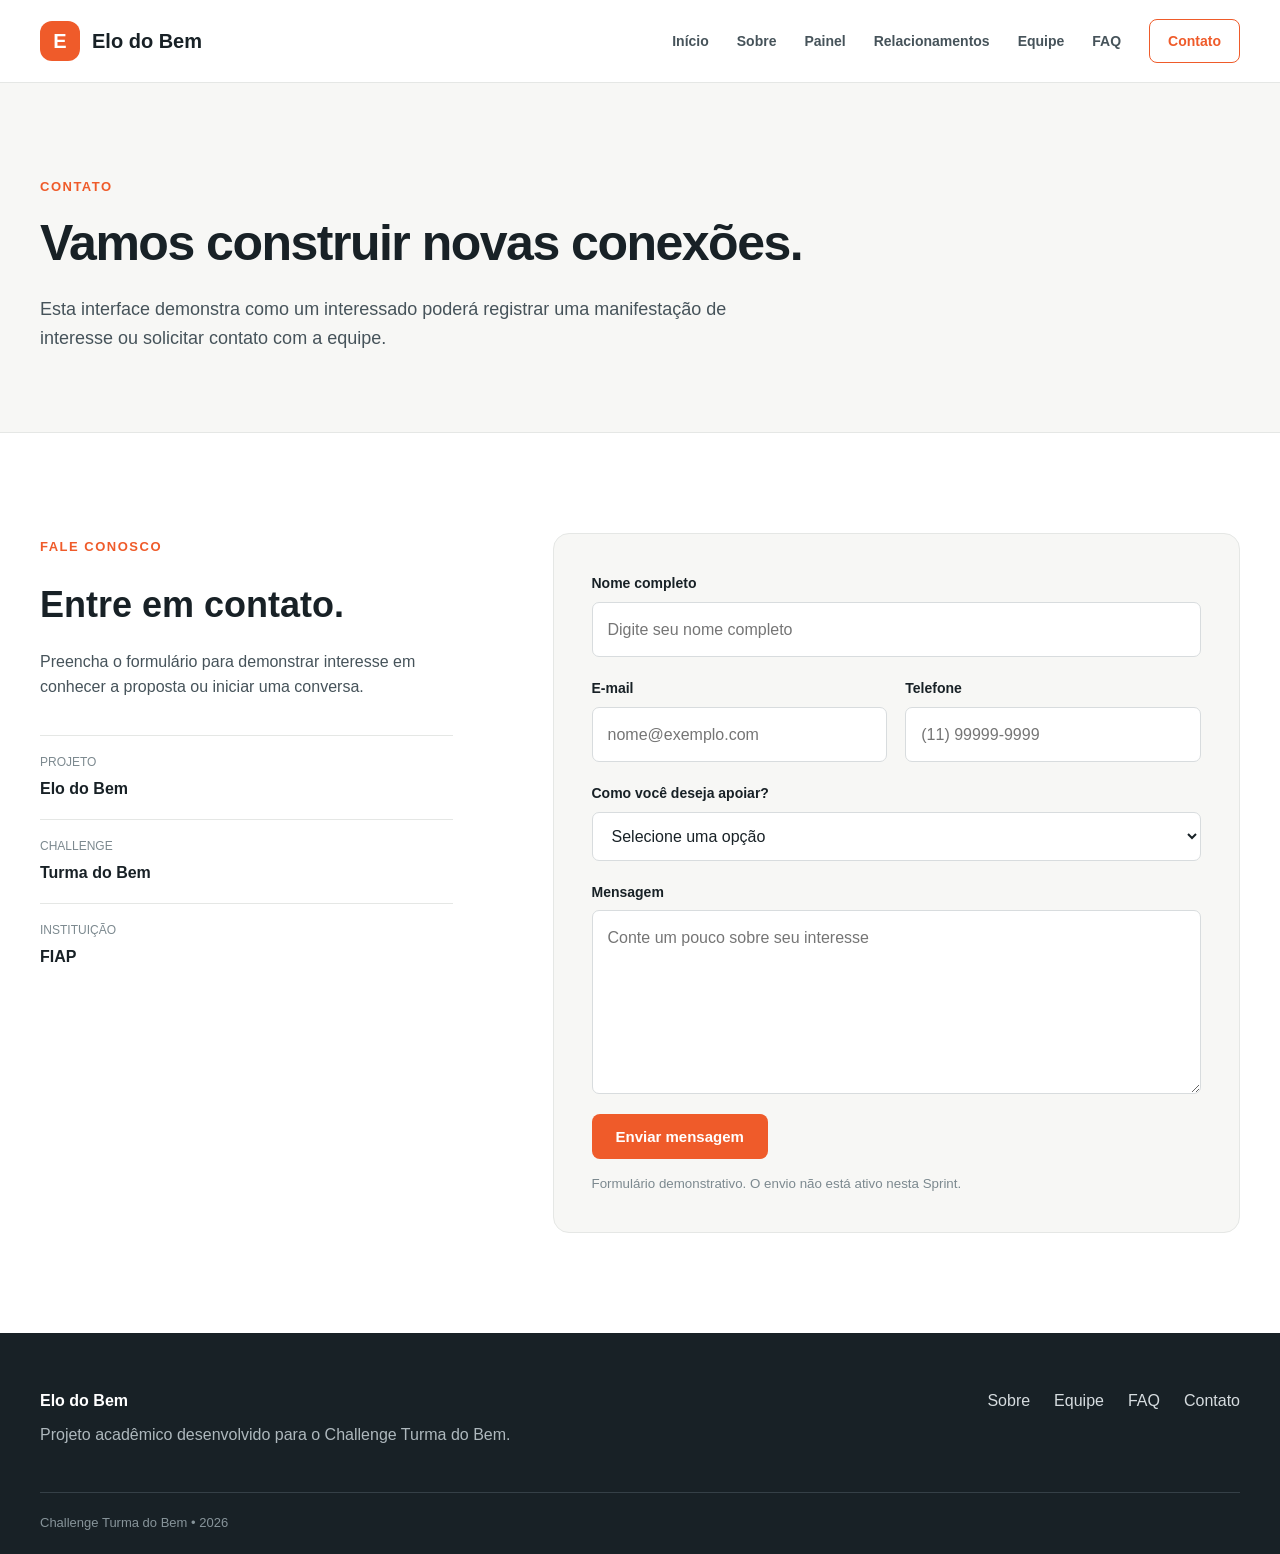
==== contato.html @ 7006759e "melhora validacao do formulario de contato" ====
<!DOCTYPE html>
<html lang="pt-BR">
<head>
    <meta charset="UTF-8">
    <meta name="description" content="Página de contato do projeto Elo do Bem desenvolvido para o Challenge Turma do Bem.">
    <title>Elo do Bem | Contato</title>
    <link rel="stylesheet" href="css/style.css">
</head>

<body>

    <header class="header">
        <div class="container header-content">
            <a href="index.html" class="logo">
                <span class="logo-icon">E</span>
                <span>Elo do Bem</span>
            </a>

            <nav class="nav" aria-label="Navegação principal">
                <a href="index.html">Início</a>
                <a href="sobre.html">Sobre</a>
                <a href="painel.html">Painel</a>
                <a href="relacionamento.html">Relacionamentos</a>
                <a href="integrantes.html">Equipe</a>
                <a href="faq.html">FAQ</a>
                <a href="contato.html" class="nav-button active" aria-current="page">Contato</a>
        </div>
    </header>

    <main>

        <section class="page-hero">
            <div class="container">
                <span class="tag">Contato</span>
                <h1>Vamos construir novas conexões.</h1>
                <p>
                    Esta interface demonstra como um interessado poderá
                    registrar uma manifestação de interesse ou solicitar
                    contato com a equipe.
                </p>
            </div>
        </section>

        <section class="contact-section">
            <div class="container contact-layout">

                <div class="contact-info">
                    <span class="tag">Fale conosco</span>

                    <h2>Entre em contato.</h2>

                    <p>
                        Preencha o formulário para demonstrar interesse em
                        conhecer a proposta ou iniciar uma conversa.
                    </p>

                    <div class="contact-detail">
                        <span>Projeto</span>
                        <strong>Elo do Bem</strong>
                    </div>

                    <div class="contact-detail">
                        <span>Challenge</span>
                        <strong>Turma do Bem</strong>
                    </div>

                    <div class="contact-detail">
                        <span>Instituição</span>
                        <strong>FIAP</strong>
                    </div>
                </div>

                <form class="contact-form">

                    <div class="form-group">
                        <label for="nome">Nome completo</label>
                        <input
                            type="text"
                            id="nome"
                            name="nome"
                            placeholder="Digite seu nome completo" 
                            required
                        >
                    </div>

                    <div class="form-row">

                        <div class="form-group">
                            <label for="email">E-mail</label>
                            <input
                                type="email"
                                id="email"
                                name="email"
                                placeholder="nome@exemplo.com"
                                required
                            >
                        </div>

                        <div class="form-group">
                            <label for="telefone">Telefone</label>
                            <input
                                type="tel"
                                id="telefone"
                                name="telefone"
                                placeholder="(11) 99999-9999"
                                re
                            >
                        </div>

                    </div>

                    <div class="form-group">
                        <label for="perfil">Como você deseja apoiar?</label>

                        <select id="perfil" name="perfil">
                            <option value="">Selecione uma opção</option>
                            <option value="apoiador">Quero ser apoiador</option>
                            <option value="empresa">Represento uma empresa</option>
                            <option value="parceiro">Quero ser parceiro</option>
                            <option value="outro">Outro</option>
                        </select>
                    </div>

                    <div class="form-group">
                        <label for="mensagem">Mensagem</label>

                        <textarea
                            id="mensagem"
                            name="mensagem"
                            rows="6"
                            placeholder="Conte um pouco sobre seu interesse"
                        ></textarea>
                    </div>

                    <button type="submit" class="btn btn-primary form-button">
                        Enviar mensagem
                    </button>

                    <small class="form-notice">
                        Formulário demonstrativo. O envio não está ativo nesta Sprint.
                    </small>

                </form>

            </div>
        </section>

    </main>

    <footer class="footer">
        <div class="container footer-content">
            <div>
                <strong>Elo do Bem</strong>
                <p>Projeto acadêmico desenvolvido para o Challenge Turma do Bem.</p>
            </div>

            <nav class="footer-nav" aria-label="Navegação do rodapé">
                <a href="sobre.html">Sobre</a>
                <a href="integrantes.html">Equipe</a>
                <a href="faq.html">FAQ</a>
                <a href="contato.html">Contato</a>
            </nav>
        </div>

        <div class="container footer-bottom">
            <p>Challenge Turma do Bem • 2026</p>
        </div>
    </footer>

</body>
</html>
---- css/style.css ----
* {
    margin: 0;
    padding: 0;
    box-sizing: border-box;
}

:root {
    --primary: #ef5b2a;
    --primary-dark: #d94818;
    --dark: #182126;
    --text: #46535a;
    --light: #f7f7f5;
    --white: #ffffff;
    --border: #e5e7e5;
    --max-width: 1200px;
}

body {
    font-family: Arial, Helvetica, sans-serif;
    background: var(--white);
    color: var(--dark);
    line-height: 1.6;
}

a {
    color: inherit;
    text-decoration: none;
}

.container {
    width: calc(100% - 80px);
    max-width: var(--max-width);
    margin: 0 auto;
}

.header {
    background: var(--white);
    border-bottom: 1px solid var(--border);
}

.header-content {
    min-height: 82px;
    display: flex;
    align-items: center;
    justify-content: space-between;
}

.logo {
    display: flex;
    align-items: center;
    gap: 12px;
    font-size: 20px;
    font-weight: 700;
}

.logo-icon {
    width: 40px;
    height: 40px;
    display: grid;
    place-items: center;
    border-radius: 12px;
    background: var(--primary);
    color: var(--white);
}

.nav {
    display: flex;
    align-items: center;
    gap: 28px;
}

.nav a {
    font-size: 14px;
    font-weight: 600;
    color: var(--text);
}

.nav a:hover,
.nav a.active {
    color: var(--primary);
}

.nav-button {
    padding: 10px 18px;
    border: 1px solid var(--primary);
    border-radius: 8px;
}

.hero {
    padding: 90px 0;
    background: #fff7f3;
}

.hero-content {
    display: grid;
    grid-template-columns: 1.15fr 0.85fr;
    align-items: center;
    gap: 80px;
}

.tag {
    display: inline-block;
    margin-bottom: 18px;
    color: var(--primary);
    font-size: 13px;
    font-weight: 700;
    text-transform: uppercase;
    letter-spacing: 1.5px;
}

.hero h1 {
    max-width: 700px;
    font-size: 58px;
    line-height: 1.08;
    letter-spacing: -2px;
}

.hero-text > p {
    max-width: 620px;
    margin-top: 24px;
    font-size: 19px;
    color: var(--text);
}

.hero-actions {
    display: flex;
    gap: 14px;
    margin-top: 34px;
}

.btn {
    display: inline-block;
    padding: 14px 24px;
    border-radius: 8px;
    font-weight: 700;
    transition: 0.2s;
}

.btn-primary {
    background: var(--primary);
    color: var(--white);
}

.btn-primary:hover {
    background: var(--primary-dark);
}

.btn-secondary {
    border: 1px solid var(--border);
    background: var(--white);
}

.btn-secondary:hover {
    border-color: var(--primary);
}

.hero-card {
    padding: 36px;
    background: var(--white);
    border: 1px solid var(--border);
    border-radius: 18px;
    box-shadow: 0 4px 12px rgba(0, 0, 0, 0.08);
}

.card-label {
    color: var(--primary);
    font-size: 13px;
    font-weight: 700;
    text-transform: uppercase;
}

.hero-card h2 {
    margin: 10px 0 28px;
    font-size: 27px;
}

.metric {
    display: flex;
    flex-direction: column;
    padding: 18px 0;
    border-top: 1px solid var(--border);
}

.metric span {
    margin-top: 3px;
    color: var(--text);
    font-size: 14px;
}

.problem {
    padding: 100px 0;
}

.section-heading {
    max-width: 720px;
}

.section-heading h2,
.solution h2,
.cta h2 {
    font-size: 40px;
    line-height: 1.15;
}

.section-heading p,
.solution p {
    margin-top: 18px;
    color: var(--text);
    font-size: 17px;
}

.cards {
    display: grid;
    grid-template-columns: repeat(3, 1fr);
    gap: 24px;
    margin-top: 50px;
}

.info-card {
    min-height: 220px;
    padding: 30px;
    background: var(--white);
    border: 1px solid var(--border);
    border-radius: 14px;
}

.info-card:hover {
    border-color: var(--primary);
}

.card-number {
    color: var(--primary);
    font-size: 13px;
    font-weight: 700;
}

.info-card h3 {
    margin-top: 30px;
    font-size: 23px;
}

.info-card p {
    margin-top: 10px;
    color: var(--text);
}

.solution {
    padding: 100px 0;
    background: var(--light);
}

.solution-content {
    display: grid;
    grid-template-columns: 1fr 1fr;
    gap: 100px;
    align-items: center;
}

.text-link {
    display: inline-block;
    margin-top: 26px;
    color: var(--primary);
    font-weight: 700;
}

.solution-list {
    background: var(--white);
    border: 1px solid var(--border);
    border-radius: 16px;
}

.solution-list div {
    display: grid;
    grid-template-columns: 55px 1fr;
    gap: 15px;
    padding: 25px;
    border-bottom: 1px solid var(--border);
}

.solution-list div:last-child {
    border-bottom: none;
}

.solution-list strong {
    color: var(--primary);
}

.solution-list span {
    color: var(--text);
}

.cta {
    padding: 70px 0;
    background: var(--primary);
    color: var(--white);
}

.cta-content {
    display: flex;
    align-items: center;
    justify-content: space-between;
}

.tag-light {
    color: var(--white);
    opacity: 0.8;
}

.btn-light {
    background: var(--white);
    color: var(--primary);
}

.footer {
    padding: 55px 0 20px;
    background: var(--dark);
    color: var(--white);
}

.footer-content {
    display: flex;
    justify-content: space-between;
    gap: 40px;
}

.footer-content p {
    margin-top: 8px;
    color: #aeb8bd;
}

.footer-nav {
    display: flex;
    gap: 24px;
}

.footer-nav a {
    color: #d6dcdf;
}

.footer-nav a:hover {
    color: var(--white);
}

.footer-bottom {
    margin-top: 45px;
    padding-top: 20px;
    border-top: 1px solid #354047;
    color: #87949a;
    font-size: 13px;
}

@media (min-width: 1300px) {
    .container {
        max-width: 1240px;
    }

    .hero {
        padding: 110px 0;
    }
}
.page-hero {
    padding: 90px 0 80px;
    background: var(--light);
    border-bottom: 1px solid var(--border);
}

.page-hero h1 {
    max-width: 850px;
    font-size: 50px;
    line-height: 1.1;
    letter-spacing: -1.5px;
}

.page-hero p {
    max-width: 720px;
    margin-top: 24px;
    color: var(--text);
    font-size: 18px;
}

.about-section {
    padding: 100px 0;
}

.about-grid {
    display: grid;
    grid-template-columns: repeat(2, 1fr);
    gap: 24px;
}

.about-block {
    padding: 36px;
    border: 1px solid var(--border);
    border-radius: 16px;
}

.about-block h2 {
    margin-top: 25px;
    font-size: 27px;
}

.about-block p {
    margin-top: 15px;
    color: var(--text);
}

.roadmap {
    padding: 100px 0;
    background: var(--light);
}

.roadmap-grid {
    display: grid;
    grid-template-columns: repeat(4, 1fr);
    gap: 20px;
    margin-top: 50px;
}

.roadmap-card {
    min-height: 245px;
    padding: 28px;
    background: var(--white);
    border: 1px solid var(--border);
    border-radius: 14px;
}

.roadmap-card.current {
    border-color: var(--primary);
}

.roadmap-card > span {
    color: var(--primary);
    font-size: 13px;
    font-weight: 700;
    text-transform: uppercase;
}

.roadmap-card h3 {
    margin-top: 35px;
    font-size: 21px;
}

.roadmap-card p {
    margin-top: 12px;
    color: var(--text);
    font-size: 15px;
}
.dashboard {
    background: var(--light);
}

.dashboard-header {
    padding: 60px 0 45px;
    background: var(--white);
    border-bottom: 1px solid var(--border);
}

.dashboard-title {
    display: flex;
    align-items: flex-end;
    justify-content: space-between;
    gap: 40px;
}

.dashboard-title h1 {
    font-size: 44px;
    line-height: 1.1;
}

.dashboard-title p {
    max-width: 650px;
    margin-top: 12px;
    color: var(--text);
}

.dashboard-content {
    padding: 45px 0 90px;
}

.stats-grid {
    display: grid;
    grid-template-columns: repeat(4, 1fr);
    gap: 20px;
}

.stat-card {
    display: flex;
    flex-direction: column;
    padding: 25px;
    background: var(--white);
    border: 1px solid var(--border);
    border-radius: 14px;
}

.stat-card > span {
    color: var(--text);
    font-size: 14px;
}

.stat-card strong {
    margin: 10px 0 2px;
    font-size: 36px;
}

.stat-card small {
    color: #7c898f;
}

.alert-card {
    border-color: var(--primary);
}

.alert-card strong {
    color: var(--primary);
}

.dashboard-grid {
    display: grid;
    grid-template-columns: 1.4fr 0.8fr;
    gap: 20px;
    margin-top: 20px;
}

.dashboard-panel,
.relationship-table {
    background: var(--white);
    border: 1px solid var(--border);
    border-radius: 14px;
}

.dashboard-panel {
    padding: 28px;
}

.panel-header {
    display: flex;
    align-items: center;
    justify-content: space-between;
    gap: 20px;
}

.panel-label {
    color: var(--primary);
    font-size: 12px;
    font-weight: 700;
    text-transform: uppercase;
    letter-spacing: 1px;
}

.panel-header h2 {
    margin-top: 4px;
    font-size: 23px;
}

.status-count {
    padding: 6px 10px;
    background: #fff1ec;
    color: var(--primary);
    border-radius: 20px;
    font-size: 12px;
    font-weight: 700;
}

.task-list {
    margin-top: 22px;
}

.task-item {
    display: grid;
    grid-template-columns: 6px 1fr auto;
    gap: 16px;
    align-items: center;
    padding: 18px 0;
    border-top: 1px solid var(--border);
}

.task-status {
    width: 6px;
    height: 42px;
    border-radius: 10px;
}

.priority-high {
    background: var(--primary);
}

.priority-medium {
    background: #e9a23b;
}

.priority-low {
    background: #8b989e;
}

.task-info {
    display: flex;
    flex-direction: column;
}

.task-info span {
    margin-top: 2px;
    color: var(--text);
    font-size: 14px;
}

.task-date {
    display: flex;
    flex-direction: column;
    text-align: right;
}

.task-date span {
    font-weight: 700;
    font-size: 14px;
}

.task-date small {
    color: #899399;
}

.activity-list {
    margin-top: 22px;
}

.activity-item {
    display: grid;
    grid-template-columns: 42px 1fr;
    gap: 14px;
    padding: 18px 0;
    border-top: 1px solid var(--border);
}

.activity-icon {
    width: 40px;
    height: 40px;
    display: grid;
    place-items: center;
    background: #fff1ec;
    color: var(--primary);
    border-radius: 50%;
    font-weight: 700;
}

.activity-item p {
    margin-top: 3px;
    color: var(--text);
    font-size: 14px;
}

.activity-item small {
    display: block;
    margin-top: 5px;
    color: #899399;
}

.relationship-table {
    margin-top: 20px;
    padding: 28px;
}

.table-header,
.table-row {
    display: grid;
    grid-template-columns: 1.5fr 1fr 1fr 1fr;
    gap: 20px;
    align-items: center;
}

.table-header {
    margin-top: 25px;
    padding: 12px 15px;
    background: var(--light);
    color: #78858b;
    font-size: 12px;
    font-weight: 700;
    text-transform: uppercase;
}

.table-row {
    padding: 18px 15px;
    border-bottom: 1px solid var(--border);
    font-size: 14px;
}

.table-row:last-child {
    border-bottom: none;
}

a.table-row:hover {
    background: #fafafa;
}

.status {
    width: fit-content;
    padding: 6px 10px;
    border-radius: 20px;
    font-size: 12px;
    font-weight: 700;
}

.status-progress {
    background: #fff1ec;
    color: var(--primary);
}

.status-new {
    background: #eef3ff;
    color: #4564a8;
}

.status-active {
    background: #edf7f0;
    color: #36784a;
}
.relationship-page {
    background: var(--light);
}

.relationship-header {
    padding: 45px 0;
    background: var(--white);
    border-bottom: 1px solid var(--border);
}

.back-link {
    display: inline-block;
    margin-bottom: 30px;
    color: var(--text);
    font-size: 14px;
    font-weight: 600;
}

.back-link:hover {
    color: var(--primary);
}

.relationship-title {
    display: flex;
    align-items: flex-end;
    justify-content: space-between;
    gap: 30px;
}

.relationship-title h1 {
    font-size: 44px;
    line-height: 1.1;
}

.relationship-title p {
    margin-top: 10px;
    color: var(--text);
}

.relationship-status {
    padding: 9px 15px;
    background: #fff1ec;
    color: var(--primary);
    border-radius: 30px;
    font-size: 13px;
    font-weight: 700;
}

.relationship-content {
    padding: 40px 0 90px;
}

.relationship-layout {
    display: grid;
    grid-template-columns: 1.5fr 0.6fr;
    gap: 22px;
    align-items: start;
}

.relationship-main {
    display: flex;
    flex-direction: column;
    gap: 22px;
}

.detail-card,
.next-step-card,
.summary-card {
    padding: 30px;
    background: var(--white);
    border: 1px solid var(--border);
    border-radius: 14px;
}

.detail-grid {
    display: grid;
    grid-template-columns: repeat(2, 1fr);
    gap: 0;
    margin-top: 25px;
    border-top: 1px solid var(--border);
}

.detail-grid div {
    display: flex;
    flex-direction: column;
    gap: 5px;
    padding: 20px 10px 20px 0;
    border-bottom: 1px solid var(--border);
}

.detail-grid span {
    color: #7c898f;
    font-size: 12px;
    text-transform: uppercase;
}

.detail-grid strong {
    font-size: 14px;
}

.timeline {
    margin-top: 28px;
}

.timeline-item {
    display: grid;
    grid-template-columns: 20px 1fr;
    gap: 15px;
    padding: 20px 0;
    border-bottom: 1px solid var(--border);
}

.timeline-marker {
    width: 11px;
    height: 11px;
    margin-top: 5px;
    border-radius: 50%;
    background: var(--primary);
}

.timeline-top {
    display: flex;
    justify-content: space-between;
    gap: 20px;
}

.timeline-top span {
    color: #899399;
    font-size: 13px;
}

.timeline-content p {
    margin-top: 8px;
    color: var(--text);
    font-size: 14px;
}

.timeline-content small {
    display: block;
    margin-top: 8px;
    color: #899399;
}

.relationship-sidebar {
    display: flex;
    flex-direction: column;
    gap: 22px;
}

.next-step-card {
    border-top: 3px solid var(--primary);
}

.next-step-card h2 {
    margin-top: 12px;
    font-size: 23px;
    line-height: 1.25;
}

.next-step-card > p {
    margin: 14px 0 25px;
    color: var(--text);
    font-size: 14px;
}

.next-step-info {
    display: flex;
    justify-content: space-between;
    gap: 20px;
    padding: 14px 0;
    border-top: 1px solid var(--border);
    font-size: 14px;
}

.next-step-info span {
    color: var(--text);
}

.priority-text {
    color: var(--primary);
}

.summary-item {
    display: flex;
    flex-direction: column;
    padding: 18px 0;
    border-bottom: 1px solid var(--border);
}

.summary-item:last-child {
    border-bottom: none;
}

.summary-item strong {
    font-size: 25px;
}

.summary-item span {
    color: var(--text);
    font-size: 13px;
}
.dashboard-title .btn {
    min-width: 195px;
    text-align: center;
    white-space: nowrap;
}
.team-section {
    padding: 100px 0;
}

.team-grid {
    display: grid;
    grid-template-columns: repeat(3, 1fr);
    gap: 28px;
}

.team-card {
    overflow: hidden;
    background: var(--white);
    border: 1px solid var(--border);
    border-radius: 16px;
}

.team-photo {
    height: 310px;
    background: var(--light);
    overflow: hidden;
}

.team-photo img {
    width: 100%;
    height: 100%;
    object-fit: cover;
}

.team-info {
    padding: 28px;
}

.team-role {
    color: var(--primary);
    font-size: 12px;
    font-weight: 700;
    text-transform: uppercase;
    letter-spacing: 1px;
}

.team-info h2 {
    margin-top: 8px;
    font-size: 27px;
}

.student-data {
    margin-top: 18px;
    padding: 18px 0;
    border-top: 1px solid var(--border);
    border-bottom: 1px solid var(--border);
}

.student-data p {
    color: var(--text);
    font-size: 14px;
}

.student-data p + p {
    margin-top: 5px;
}

.team-links {
    display: flex;
    gap: 10px;
    margin-top: 20px;
}

.team-links a {
    flex: 1;
    padding: 10px 15px;
    border: 1px solid var(--border);
    border-radius: 7px;
    text-align: center;
    font-size: 14px;
    font-weight: 700;
}

.team-links a:hover {
    border-color: var(--primary);
    color: var(--primary);
}
.faq-section {
    padding: 100px 0;
}

.faq-layout {
    display: grid;
    grid-template-columns: 0.65fr 1.35fr;
    gap: 100px;
    align-items: start;
}

.faq-intro {
    align-self: start;
}

.faq-intro h2 {
    font-size: 34px;
    line-height: 1.2;
}

.faq-intro p {
    margin-top: 15px;
    color: var(--text);
}

.faq-list {
    border-top: 1px solid var(--border);
}

.faq-item {
    display: grid;
    grid-template-columns: 45px 1fr;
    gap: 20px;
    padding: 30px 0;
    border-bottom: 1px solid var(--border);
}

.faq-item > span {
    color: var(--primary);
    font-size: 13px;
    font-weight: 700;
}

.faq-item h3 {
    font-size: 20px;
}

.faq-item p {
    margin-top: 9px;
    color: var(--text);
}

.contact-section {
    padding: 100px 0;
}

.contact-layout {
    display: grid;
    grid-template-columns: 0.75fr 1.25fr;
    gap: 100px;
    align-items: start;
}

.contact-info h2 {
    font-size: 36px;
}

.contact-info > p {
    max-width: 400px;
    margin: 15px 0 35px;
    color: var(--text);
}

.contact-detail {
    display: flex;
    flex-direction: column;
    padding: 17px 0;
    border-top: 1px solid var(--border);
}

.contact-detail span {
    color: #7c898f;
    font-size: 12px;
    text-transform: uppercase;
}

.contact-detail strong {
    margin-top: 4px;
}

.contact-form {
    padding: 38px;
    background: var(--light);
    border: 1px solid var(--border);
    border-radius: 16px;
}

.form-row {
    display: grid;
    grid-template-columns: repeat(2, 1fr);
    gap: 18px;
}

.form-group {
    display: flex;
    flex-direction: column;
    margin-bottom: 20px;
}

.form-group label {
    margin-bottom: 7px;
    font-size: 14px;
    font-weight: 700;
}

.form-group input,
.form-group select,
.form-group textarea {
    width: 100%;
    padding: 14px 15px;
    border: 1px solid #d8dcde;
    border-radius: 7px;
    background: var(--white);
    color: var(--dark);
    font: inherit;
    outline: none;
}

.form-group input:focus,
.form-group select:focus,
.form-group textarea:focus {
    border-color: var(--primary);
}

.form-group textarea {
    resize: vertical;
}

.form-button {
    border: none;
    cursor: pointer;
    font-size: 15px;
}

.form-notice {
    display: block;
    margin-top: 14px;
    color: #7c898f;
}
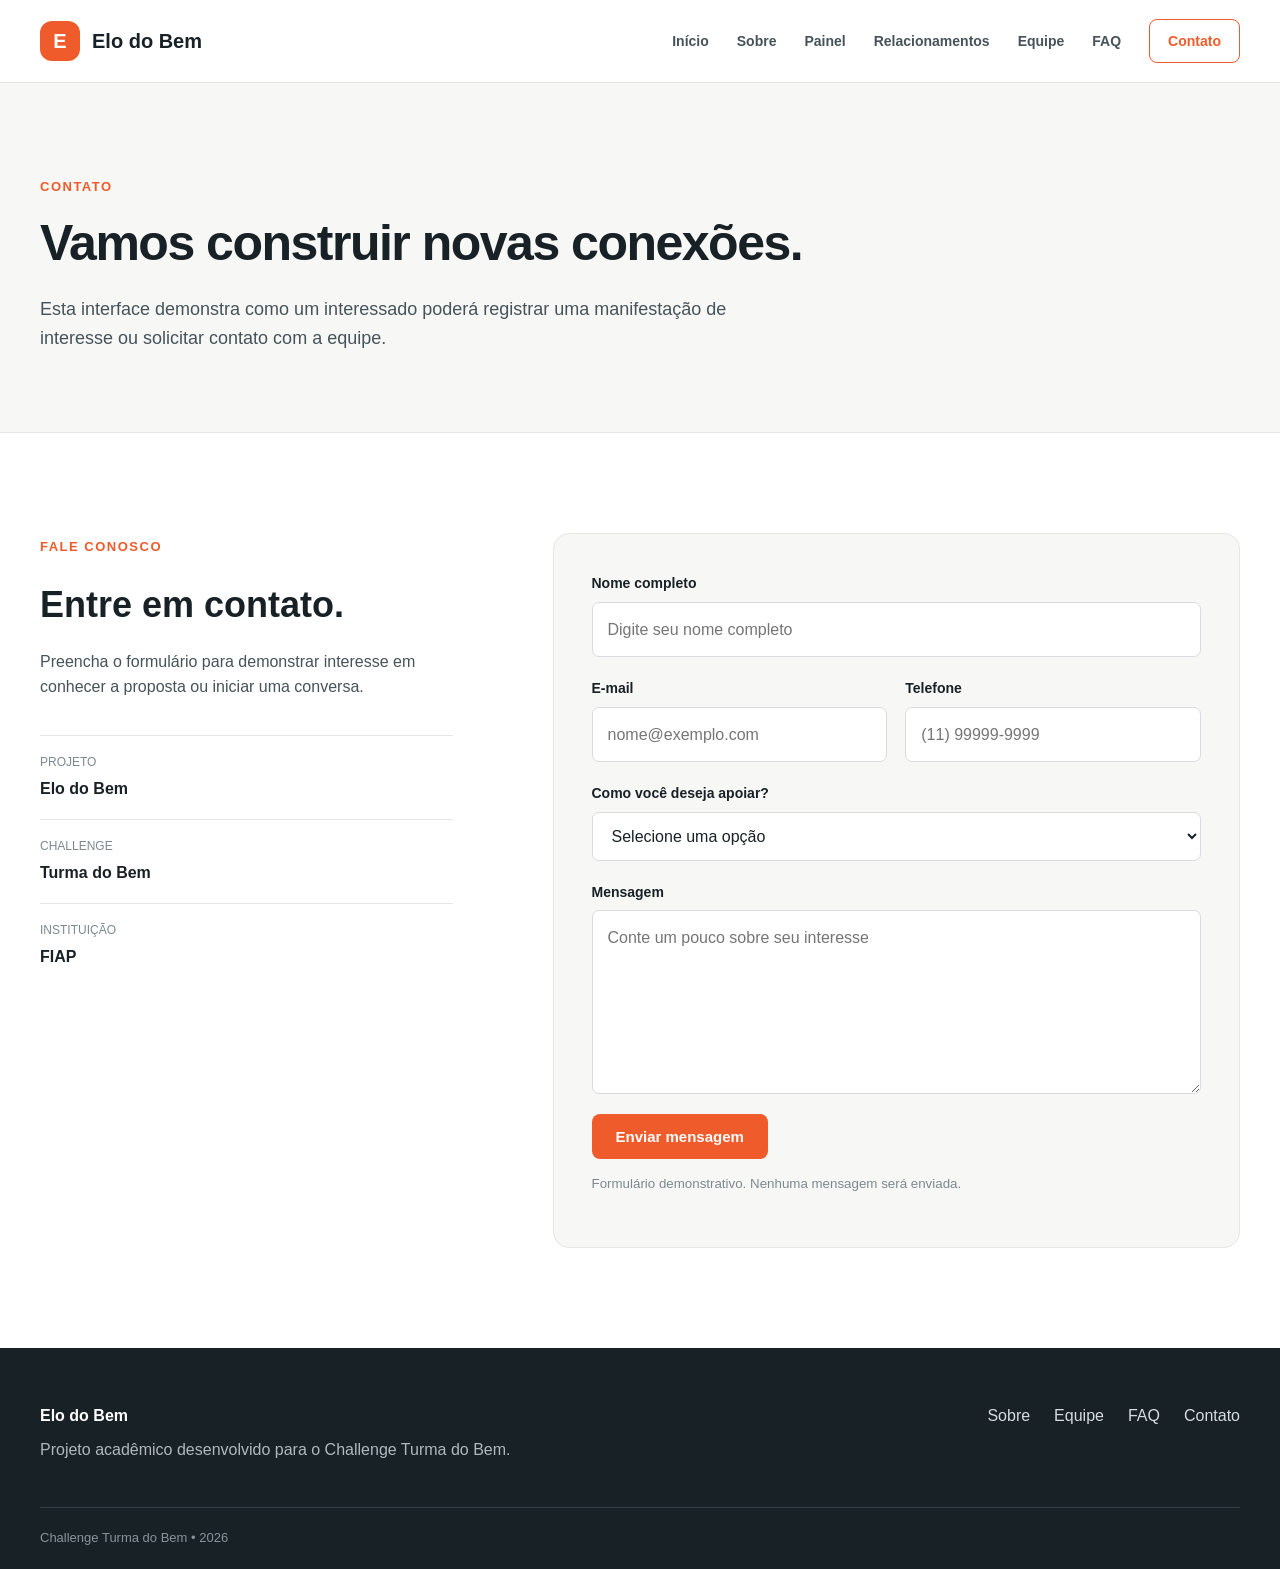
==== commit 4647a1bc: "feat: adiciona interatividade ao formulario de contato" ====
--- a/contato.html
+++ b/contato.html
@@ -2,6 +2,7 @@
 <html lang="pt-BR">
 <head>
     <meta charset="UTF-8">
+    <meta name="viewport" content="width=device-width, initial-scale=1.0">
     <meta name="description" content="Página de contato do projeto Elo do Bem desenvolvido para o Challenge Turma do Bem.">
     <title>Elo do Bem | Contato</title>
     <link rel="stylesheet" href="css/style.css">
@@ -15,8 +16,10 @@
                 <span class="logo-icon">E</span>
                 <span>Elo do Bem</span>
             </a>
-
-            <nav class="nav" aria-label="Navegação principal">
+            <button class="menu-toggle" type="button" aria-label="Abrir menu" aria-expanded="false">
+            ☰
+            </button>
+           <nav class="nav" aria-label="Navegação principal">
                 <a href="index.html">Início</a>
                 <a href="sobre.html">Sobre</a>
                 <a href="painel.html">Painel</a>
@@ -24,6 +27,7 @@
                 <a href="integrantes.html">Equipe</a>
                 <a href="faq.html">FAQ</a>
                 <a href="contato.html" class="nav-button active" aria-current="page">Contato</a>
+           </nav>
         </div>
     </header>
 
@@ -103,7 +107,7 @@
                                 id="telefone"
                                 name="telefone"
                                 placeholder="(11) 99999-9999"
-                                re
+                                required
                             >
                         </div>
 
@@ -136,9 +140,13 @@
                         Enviar mensagem
                     </button>
 
-                    <small class="form-notice">
-                        Formulário demonstrativo. O envio não está ativo nesta Sprint.
-                    </small>
+                    
+<small class="form-notice">
+    Formulário demonstrativo. Nenhuma mensagem será enviada.
+</small>
+
+<p id="mensagem-sucesso" role="status"></p>
+
 
                 </form>
 
@@ -167,5 +175,7 @@
         </div>
     </footer>
 
+    <script src="js/script.js"></script>
+
 </body>
 </html>
--- a/css/style.css
+++ b/css/style.css
@@ -1148,4 +1148,121 @@
     display: block;
     margin-top: 14px;
     color: #7c898f;
-}+}
+
+/* Sprint 2 - Responsividade para tablets */
+@media (max-width: 900px) {
+    .container { width: calc(100% - 40px); }
+    .header-content { flex-direction: column; gap: 15px; padding: 20px 0; }
+    .nav { flex-wrap: wrap; justify-content: center; gap: 15px; }
+    .hero-content, .solution-content, .faq-layout, .contact-layout,
+    .relationship-layout, .dashboard-grid {
+        grid-template-columns: 1fr;
+        gap: 30px;
+    }
+    .cards, .about-grid, .roadmap-grid, .team-grid, .stats-grid {
+        grid-template-columns: repeat(2, minmax(0, 1fr));
+    }
+    .hero-content > *, .solution-content > *, .faq-layout > *,
+    .contact-layout > *, .relationship-layout > *, .dashboard-grid > * {
+        min-width: 0;
+    }
+    .footer-content { flex-direction: column; gap: 20px; }
+}
+
+/* Sprint 2 - Responsividade para celulares */
+@media (max-width: 600px) {
+    .container { width: calc(100% - 30px); }
+    .nav { gap: 12px; }
+    .hero { padding: 50px 0; }
+    .hero h1 { font-size: 38px; letter-spacing: -1px; }
+    .page-hero h1 { font-size: 32px; }
+    .section-heading h2, .solution h2, .cta h2 { font-size: 28px; }
+    .cards, .about-grid, .roadmap-grid, .team-grid,
+    .stats-grid, .form-row, .detail-grid { grid-template-columns: 1fr; }
+    .dashboard-title, .relationship-title, .cta-content {
+        flex-direction: column;
+        align-items: flex-start;
+        gap: 15px;
+    }
+    .dashboard-title h1, .relationship-title h1 { font-size: 34px; }
+    .dashboard-title > *, .relationship-title > * { min-width: 0; max-width: 100%; }
+    .relationship-status { align-self: flex-start; }
+    .faq-item { grid-template-columns: 30px minmax(0, 1fr); gap: 10px; }
+    .faq-item > div { min-width: 0; }
+    .contact-section { padding: 50px 0; }
+    .contact-form { width: 100%; padding: 20px; }
+    .form-group input, .form-group select, .form-group textarea { max-width: 100%; }
+    .team-card, .stat-card, .dashboard-panel { min-width: 0; }
+    .team-photo img { max-width: 100%; }
+    .footer-nav { flex-wrap: wrap; }
+    h1, h2, h3, p { overflow-wrap: break-word; }
+    .table-header, .table-row { grid-template-columns: repeat(2, minmax(0, 1fr)); gap: 12px; }
+    .task-item { grid-template-columns: 6px minmax(0, 1fr); }
+    .task-date { grid-column: 2; text-align: left; }
+    .timeline-top, .next-step-info { flex-wrap: wrap; }
+}
+
+
+/* Menu hamburguer */
+.menu-toggle {
+    display: none;
+}
+
+@media (max-width: 600px) {
+    .menu-toggle {
+        display: block;
+        background: none;
+        border: none;
+        font-size: 28px;
+        cursor: pointer;
+    }
+
+    .nav {
+        display: none;
+        flex-direction: column;
+        width: 100%;
+        gap: 15px;
+    }
+
+    .nav.menu-open {
+        display: flex;
+    }
+}
+
+
+/* FAQ interativo */
+.faq-button {
+    width: 100%;
+    display: flex;
+    justify-content: space-between;
+    align-items: center;
+    gap: 15px;
+    background: none;
+    border: none;
+    text-align: left;
+    font: inherit;
+    font-weight: bold;
+    cursor: pointer;
+    color: var(--dark);
+}
+
+.faq-item p {
+    display: none;
+}
+
+.faq-item.active p {
+    display: block;
+}
+
+.faq-item.active .faq-button span {
+    transform: rotate(45deg);
+}
+
+
+/* Mensagem do formulario */
+#mensagem-sucesso {
+    margin-top: 15px;
+    color: #36784a;
+    font-weight: bold;
+}
